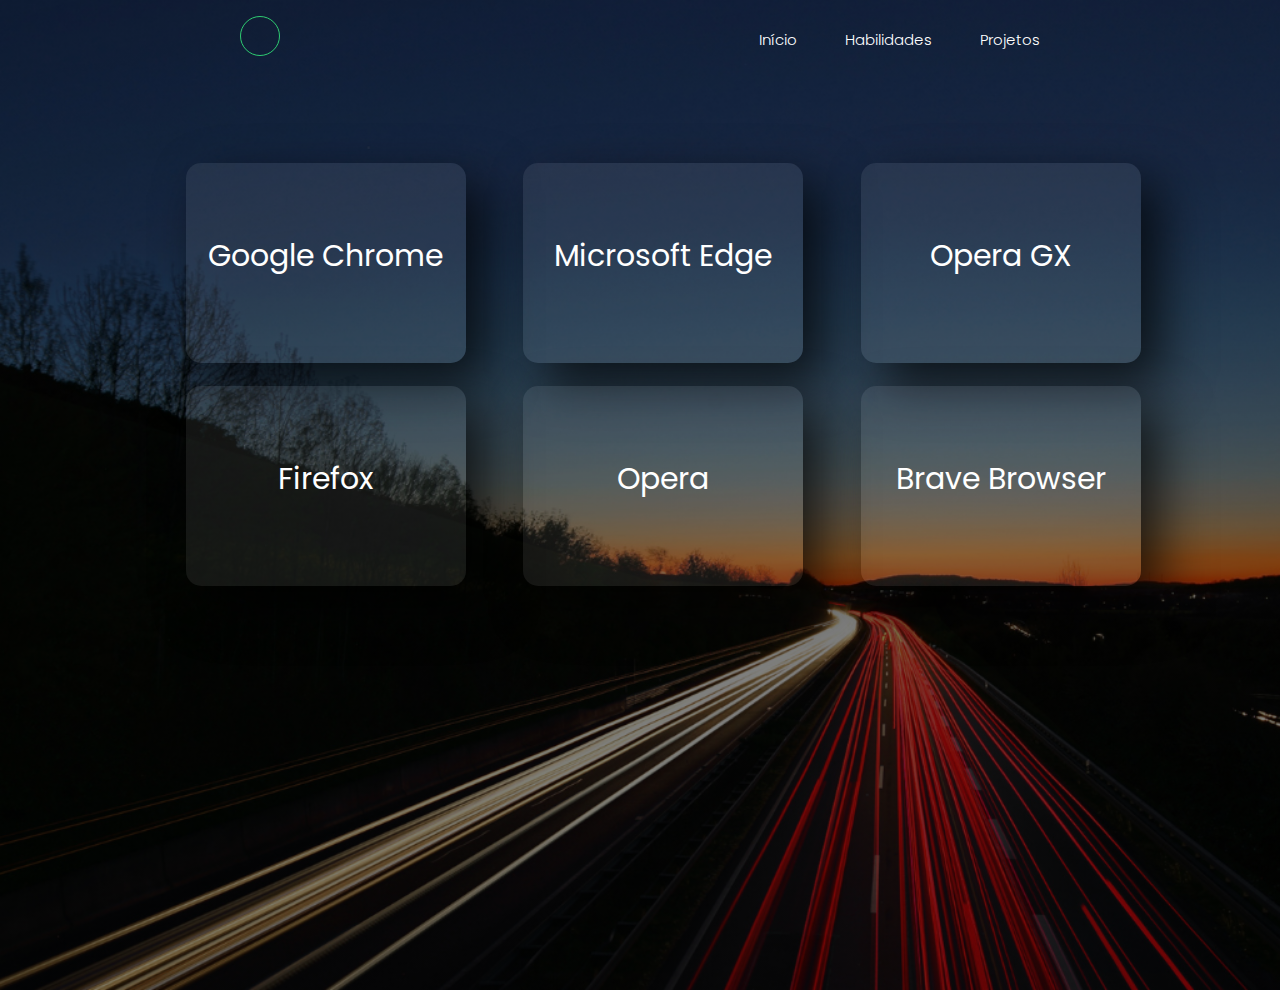
==== browser.html @ eab75c29 "Add files via upload" ====
<!DOCTYPE html>

<head>
    <meta charset="UTF-8">
    <meta http-equiv="X-UA-Compatible" content="IE=edge">
    <meta name="viewport" content="width=device-width, initial-scale=1.0">
    <link rel="stylesheet" href="./browser.css">
    <link rel="stylesheet" href="https://cdnjs.cloudflare.com/ajax/libs/font-awesome/6.1.0/css/all.min.css"
        integrity="sha512-10/jx2EXwxxWqCLX/hHth/vu2KY3jCF70dCQB8TSgNjbCVAC/8vai53GfMDrO2Emgwccf2pJqxct9ehpzG+MTw=="
        crossorigin="anonymous" referrerpolicy="no-referrer" />
    <title>Programas</title>
</head>

<body>
    <div class="background">
        <header>
            <div class="logo">
                <a href="./index.html"> <i class="fa-regular fa-g"></i> </a>
            </div>

            <div class="cabeçalho-link">
                <li>
                    <a href="https://gui23x.github.io/portfolio/index.html">Início</a>
                </li>

                <li>
                    <a href="https://gui23x.github.io/portfolio/habilidades.html">Habilidades</a>
                </li>


                <li>
                    <a href="https://gui23x.github.io/portfolio/projetos.html">Projetos</a>
                </li>

            </div>
        </header>

        <!-- Cards -->

        <div class="cartao">
            <div class="cards">
                <div class="contents">
                    <a class="link titulo"
                        href="https://www.google.com/intl/pt-BR/chrome/thank-you.html?standalone=1">Google Chrome</a>
                </div>
            </div>
        </div>

        <div class="cartao">
            <div class="cards">
                <div class="contents">
                    <a class="link titulo"
                        href="https://www.microsoft.com/pt-br/edge/business/download">Microsoft Edge</a>
                </div>
            </div>
        </div>

        <div class="cartao">
            <div class="cards">
                <div class="contents">
                    <a class="link titulo"
                        href="https://www.opera.com/pt-br/gx?edition=std-1&gclsrc=aw.ds&utm_campaign=OGX_BR_Search_EN_PT_Brand&utm_source=sa360_GOOGLE&utm_medium=ba_ose&gclid=Cj0KCQiAm5ycBhCXARIsAPldzoUKk8PRtYC4Z5UHXb8ZEbJ2qvVDtNFcKmbBe_70J-1jlDhJjPGguA0aAswwEALw_wcB&utm_id=Cj0KCQiAm5ycBhCXARIsAPldzoUKk8PRtYC4Z5UHXb8ZEbJ2qvVDtNFcKmbBe_70J-1jlDhJjPGguA0aAswwEALw_wcB">Opera GX</a>
                </div>
            </div>
        </div>


        <div class="cartao">
            <div class="cards">
                <div class="contents">
                    <a class="link titulo"
                        href="https://download.mozilla.org/?product=firefox-latest-ssl&os=win64&lang=pt-BR&attribution_code=c291cmNlPWF6YXJhZG9yZWNvbWVuZGFkb3MuYmxvZ3Nwb3QuY29tJm1lZGl1bT1yZWZlcnJhbCZjYW1wYWlnbj0obm90IHNldCkmY29udGVudD0obm90IHNldCkmZXhwZXJpbWVudD0obm90IHNldCkmdmFyaWF0aW9uPShub3Qgc2V0KSZ1YT1jaHJvbWU.&attribution_sig=377c81cb5e7041c70516b9d25a47d831cfd003cd2b9d11a61419f6767f709628">Firefox</a>
                </div>
            </div>
        </div>

        <div class="cartao">
            <div class="cards">
                <div class="contents">
                    <a class="link titulo"
                        href="https://download.opera.com/download/get/?partner=www&opsys=Windows&product=Opera+developer&arch=x64">Opera</a>
                </div>
            </div>
        </div>

        <div class="cartao">
            <div class="cards">
                <div class="contents">
                    <a class="link titulo"
                        href="https://brave.com/pt-br/">Brave Browser</a>
                </div>
            </div>
        </div>

      
    </div>
</body>

</html>
---- browser.css ----
/* Plano de fundo */

@import url('https://fonts.googleapis.com/css2?family=Poppins:ital,wght@0,500;0,600;0,700;0,800;0,900;1,400;1,500;1,600;1,700;1,800;1,900&display=swap');

* {
    margin: 0;
    padding: 0;
    box-sizing: border-box;
    font-family: "Poppins", sans-serif;
    text-decoration: none;
    list-style: none;
}

body {
    display: flex;
    justify-content: center;
    align-items: center;
    min-height: 110vh;
    background: #161623;
}


.background {
    background: linear-gradient(rgba(0, 0, 0, 0.5), rgba(0, 0, 0, 0.5)), url(./index.png);
    background-size: cover;
    background-position: center;
    width: 100%;
    height: 110vh;
    align-items: center;
    text-align: center;
    justify-content: center;

}

/* Cabeçalho */


header {
    display: flex;
    justify-content: space-around;
    max-width: 100%;
    align-items: center;
    text-align: center;
    padding-top: 1rem;


}

.cabeçalho-link {
    display: flex;
    gap: 3rem;
    font-weight: 300;
    cursor: pointer;
    text-decoration: none;
    list-style: none;
}

.cabeçalho-link a {
    color: #fff;
    font-size: 15px;
    text-decoration: none;
    list-style: none;
}

.cabeçalho-link a:hover {
    color: #2ecc71;
    transition: 0.3s all;
}

.logo i {
    height: 40px;
    width: 40px;
    background: transparent;
    border: 1px solid #2ecc71;
    color: #2ecc71;
    border-radius: 50%;
    display: inline-flex;
    align-items: center;
    justify-content: center;
    font-size: 13px;
    cursor: pointer;
}




/* Card da Barra de Links*/

.link {
    align-items: center;
    display: flex;
    justify-content: center;
    top: 50px;

}

.text {
    color: #fff;
    margin-top: 20px;
    text-align: center;
}


.link .card {

    color: #fff;
    width: 1000px;
    height: 70px;
    margin: 30px;
    box-shadow: 20px 20px 50px rgba(0, 0, 0, 0.712);
    border-radius: 15px;
    background: #ffffff13;
}


nav {
    display: flex;
    margin-left: 100px;
    margin-top: 17px;
    text-align: center;
    align-items: center;
}

nav a {
    position: relative;
    text-align: center;
    color: #fff;
    font-size: 30px;
    margin: 0px 10px 0px 10px;
}

nav a:hover {
    color: cadetblue;
    transition: 1s;
}


/* Cards */

.cartao {
    align-items: center;
    margin-left: 10%;
    margin-top: 6%;
}

.cartao .cards {

    float: left;
    width: 280px;
    height: 200px;
    box-shadow: 20px 20px 50px rgba(0, 0, 0, 0.712);
    border-radius: 15px;
    background: #ffffff13;
    margin-left: 5%;
    margin-top: 2%;
}

.cartao .link {
    color: #fff;
    font-size: 30px;
    text-align: center;
    margin-top: 25%;
}
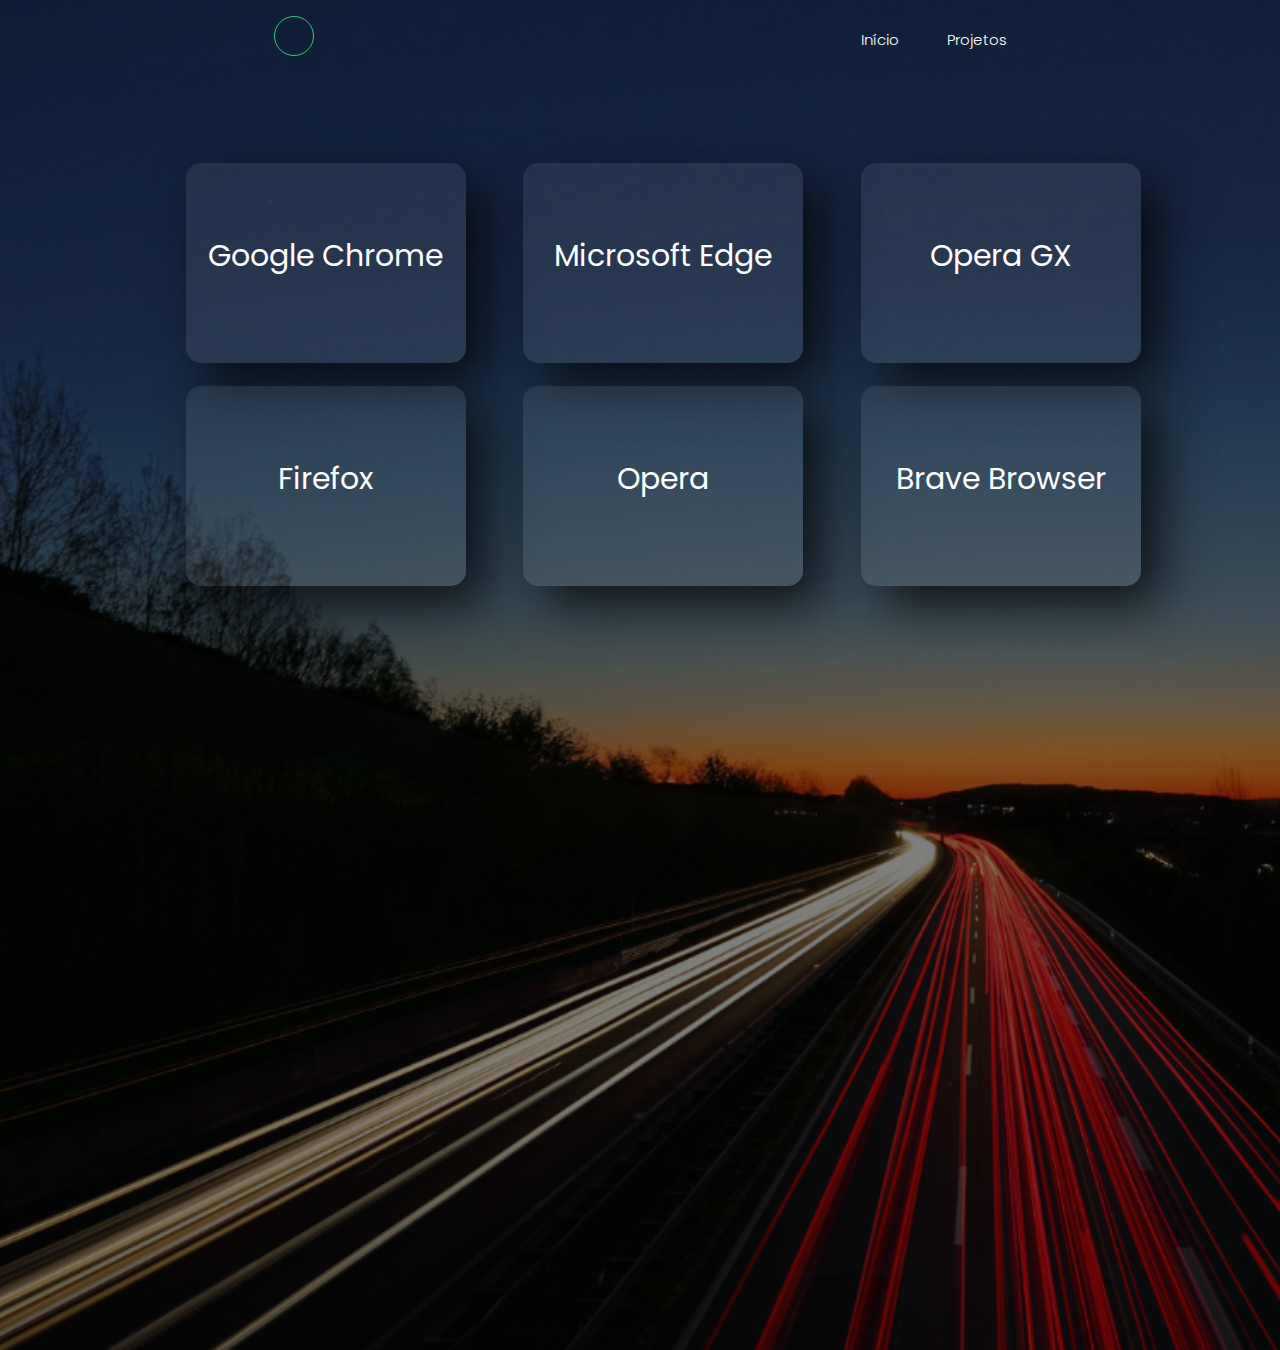
==== commit 1caef2d2: "Add files via upload" ====
--- a/browser.html
+++ b/browser.html
@@ -8,7 +8,6 @@
     <link rel="stylesheet" href="https://cdnjs.cloudflare.com/ajax/libs/font-awesome/6.1.0/css/all.min.css"
         integrity="sha512-10/jx2EXwxxWqCLX/hHth/vu2KY3jCF70dCQB8TSgNjbCVAC/8vai53GfMDrO2Emgwccf2pJqxct9ehpzG+MTw=="
         crossorigin="anonymous" referrerpolicy="no-referrer" />
-    <title>Programas</title>
 </head>
 
 <body>
@@ -20,16 +19,12 @@
 
             <div class="cabeçalho-link">
                 <li>
-                    <a href="https://gui23x.github.io/portfolio/index.html">Início</a>
-                </li>
-
-                <li>
-                    <a href="https://gui23x.github.io/portfolio/habilidades.html">Habilidades</a>
+                    <a href="https://gui23x.github.io/meuportfolio/">Início</a>
                 </li>
 
 
                 <li>
-                    <a href="https://gui23x.github.io/portfolio/projetos.html">Projetos</a>
+                    <a href="https://gui23x.github.io/meuportfolio/#projetos">Projetos</a>
                 </li>
 
             </div>
--- a/browser.css
+++ b/browser.css
@@ -1,6 +1,18 @@
 /* Plano de fundo */
 
 @import url('https://fonts.googleapis.com/css2?family=Poppins:ital,wght@0,500;0,600;0,700;0,800;0,900;1,400;1,500;1,600;1,700;1,800;1,900&display=swap');
+
+
+
+body::-webkit-scrollbar {
+    width: 5px;
+}
+
+body::-webkit-scrollbar-thumb {
+    background-color: rgba(141, 141, 141, 0.432);
+    border-radius: 20px;
+    border: 3px solid rgba(255, 166, 0, 0);
+}
 
 * {
     margin: 0;
@@ -12,10 +24,11 @@
 }
 
 body {
-    display: flex;
-    justify-content: center;
-    align-items: center;
-    min-height: 110vh;
+   
+    display: flex;
+    justify-content: center;
+    align-items: center;
+    min-height: 150vh;
     background: #161623;
 }
 
@@ -25,7 +38,7 @@
     background-size: cover;
     background-position: center;
     width: 100%;
-    height: 110vh;
+    height: 150vh;
     align-items: center;
     text-align: center;
     justify-content: center;
@@ -161,3 +174,59 @@
     text-align: center;
     margin-top: 25%;
 }
+
+
+  /* Responsividade */
+
+  @media screen and (max-width:1200px) {
+    body{
+        overflow: scroll;
+        height: 100%;
+        
+    }
+    .background{
+        height: 180vh;
+    }
+
+
+    .link {
+        display: flex;
+        top: 50px;
+    
+    }
+    
+    
+    .text {
+        color: #fff;
+        margin-left: -10%;
+    }
+    
+    
+    .link .card {
+        text-align: center;
+        color: #fff;
+        width: 360px;
+        margin-left: 6%;
+        height: 70px;
+        box-shadow: 20px 20px 50px rgba(0, 0, 0, 0.712);
+        border-radius: 15px;
+        background: #ffffff13;
+    }
+    
+    
+    nav {
+        text-align: center;
+    }
+    
+    nav a {
+        text-align: center;
+        color: #fff;
+        font-size: 10px;
+        left: -20%;
+    }
+
+    .cartao .cards{
+        margin-top: 8%;
+    }
+    
+}